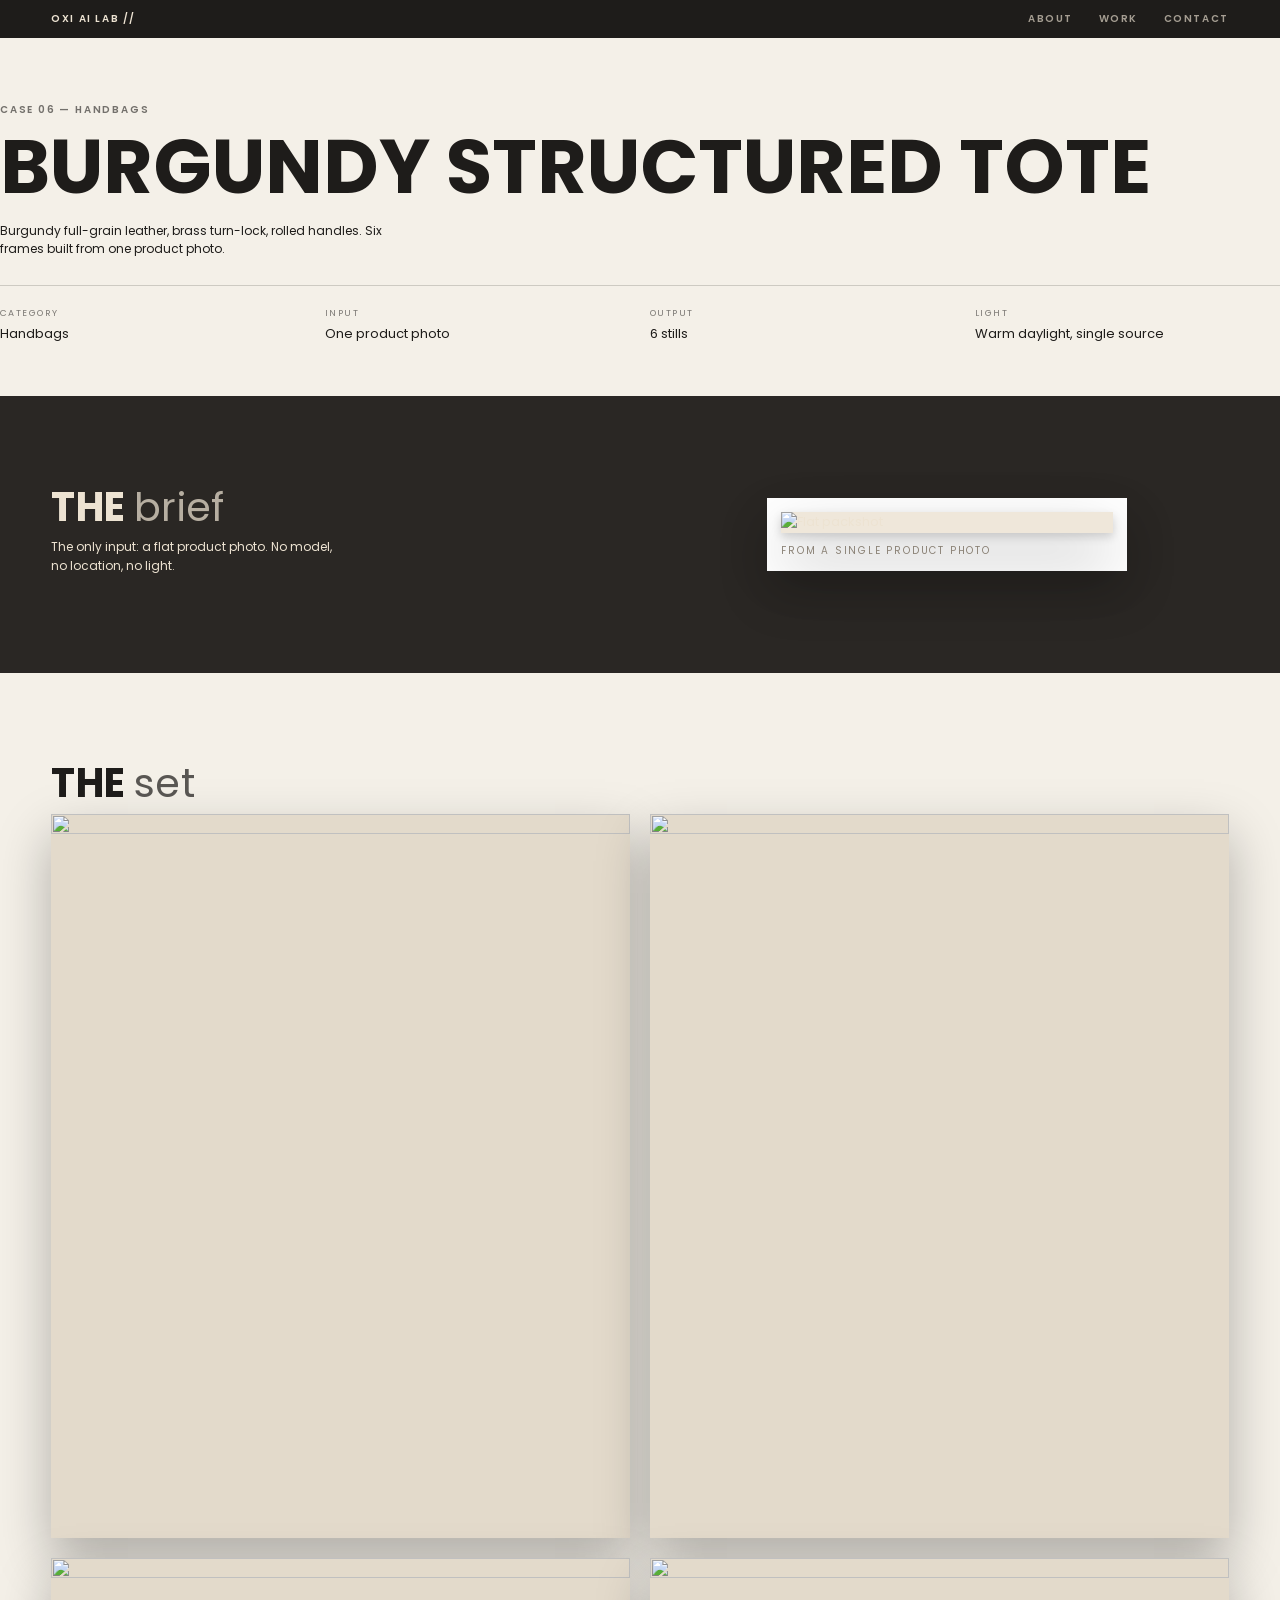
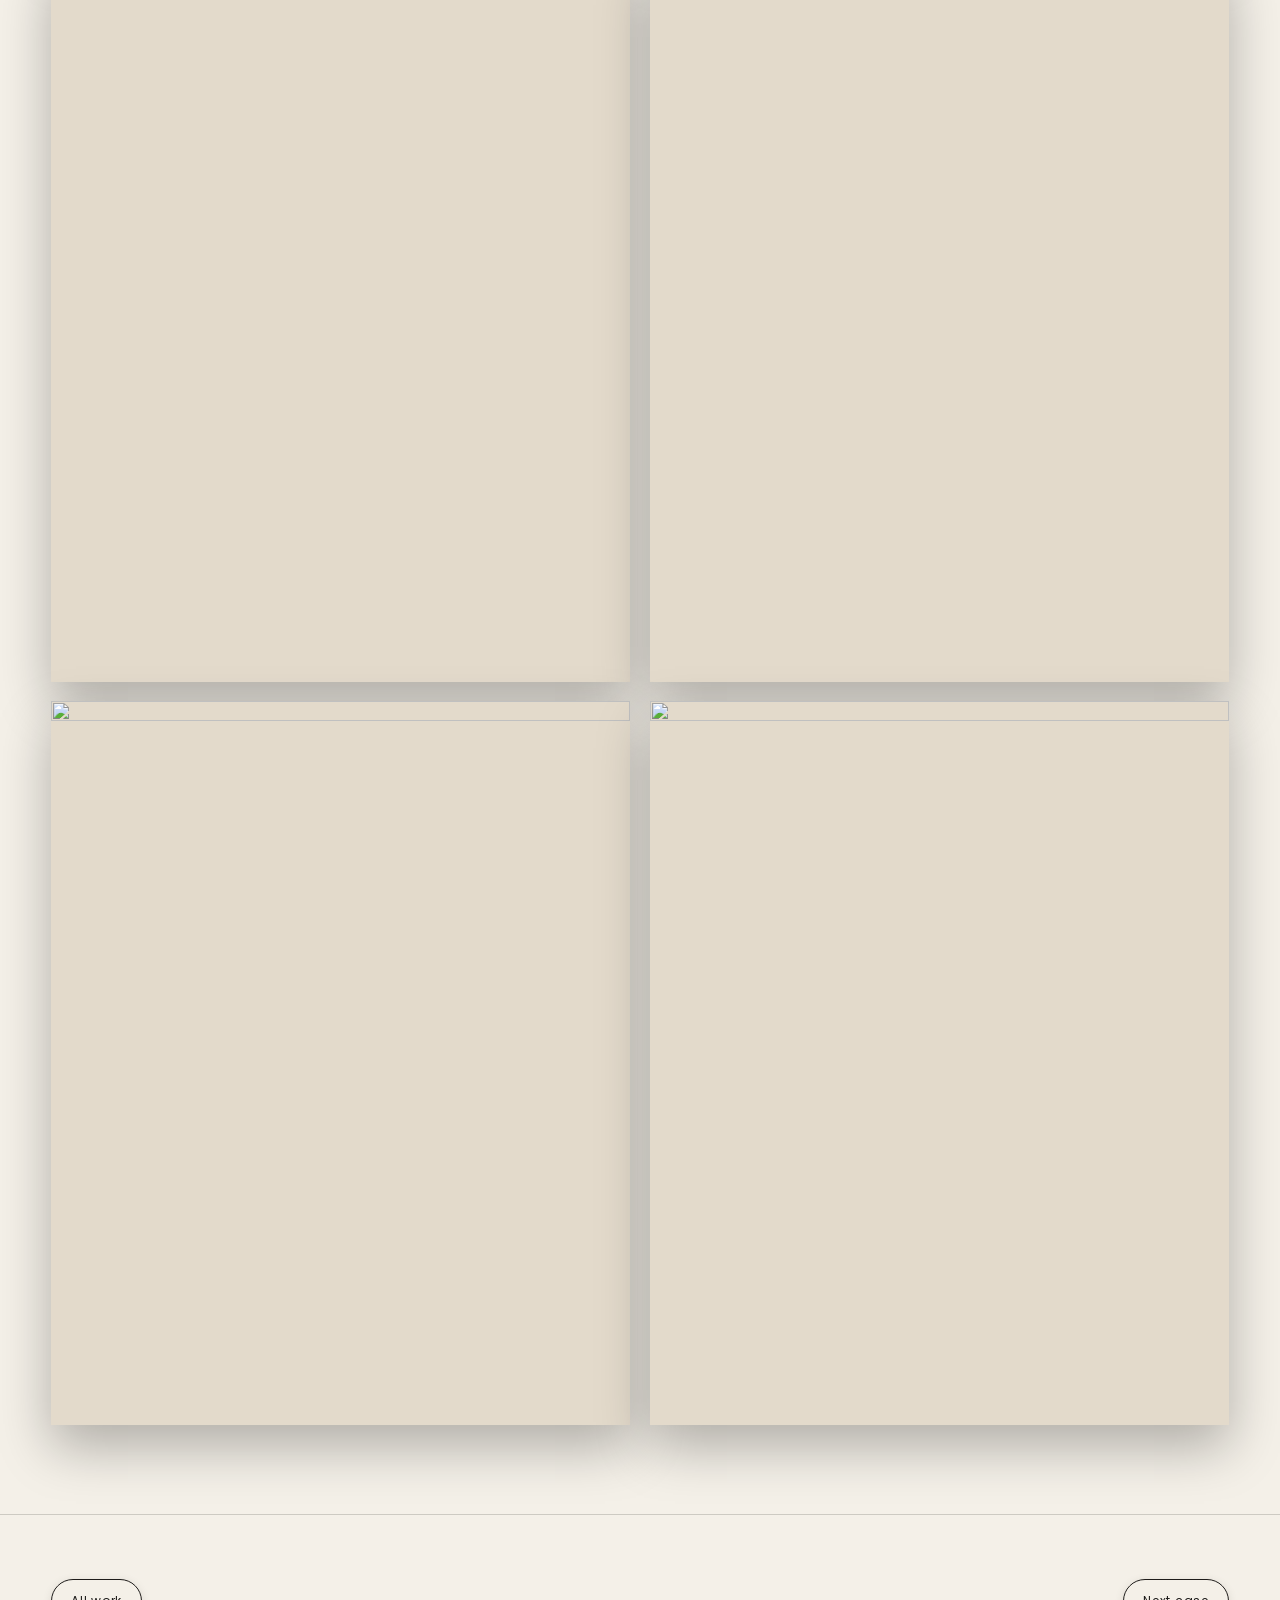
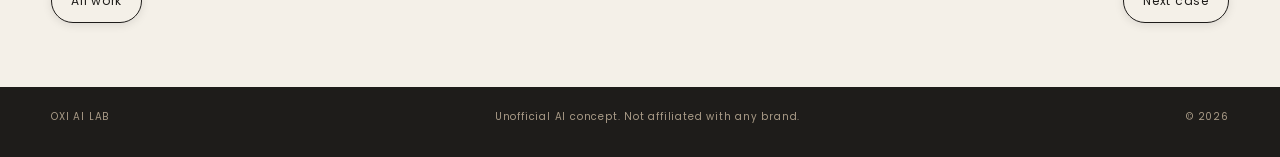
==== case-bag.html @ d64b3382 "Add files via upload" ====
<!DOCTYPE html>
<html lang="en">
<head>
<meta charset="utf-8">
<meta name="viewport" content="width=device-width, initial-scale=1">
<title>Handbags — OXI AI LAB</title>
<meta name="description" content="Burgundy structured tote. Campaign visuals generated from a single product photo.">
<meta property="og:title" content="Handbags — OXI AI LAB">
<meta property="og:image" content="https://oxiailab.github.io/images/bag-01.jpg">
<link rel="icon" href="favicon.svg" type="image/svg+xml">
<link rel="preconnect" href="https://fonts.googleapis.com">
<link rel="preconnect" href="https://fonts.gstatic.com" crossorigin>
<link href="https://fonts.googleapis.com/css2?family=Poppins:wght@400;600;700&family=Cormorant+Garamond:ital,wght@1,300;1,400&display=swap" rel="stylesheet">
<link rel="stylesheet" href="style.css">
</head>
<body>

<header class="topbar">
  <a href="index.html">OXI AI LAB //</a>
  <nav>
    <a href="index.html#about">About</a>
    <a href="index.html#work">Work</a>
    <a href="index.html#contact">Contact</a>
  </nav>
</header>

<div class="wrap case-head">
  <p class="eyebrow">Case 06 — handbags</p>
  <h1>Burgundy structured tote</h1>
  <p class="note" style="max-width:52ch">Burgundy full-grain leather, brass turn-lock, rolled handles. Six frames built from one product photo.</p>
  <dl class="specs">
    <div><dt>Category</dt><dd>Handbags</dd></div>
    <div><dt>Input</dt><dd>One product photo</dd></div>
    <div><dt>Output</dt><dd>6 stills</dd></div>
    <div><dt>Light</dt><dd>Warm daylight, single source</dd></div>
  </dl>
</div>

<section class="band brief">
  <div class="wrap cols">
    <div>
      <h2 class="title">The <em>brief</em></h2>
      <p class="note">The only input: a flat product photo. No model, no location, no light.</p>
    </div>
    <figure class="pr-card">
      <img src="images/packshot-bag.jpg" alt="Flat packshot">
      <figcaption>From a single product photo</figcaption>
    </figure>
  </div>
</section>

<section class="band paper">
  <div class="wrap">
    <h2 class="title">The <em>set</em></h2>
    <div class="frames">
      <img src="images/bag-01.jpg" alt="" loading="lazy">
      <img src="images/bag-02.jpg" alt="" loading="lazy">
      <img src="images/bag-03.jpg" alt="" loading="lazy">
      <img src="images/bag-04.jpg" alt="" loading="lazy">
      <img src="images/bag-05.jpg" alt="" loading="lazy">
      <img src="images/bag-06.jpg" alt="" loading="lazy">
    </div>
  </div>
</section>

<div class="wrap pager">
  <a class="link" href="index.html#work">All work</a>
  <a class="link" href="case-jacket.html">Next case</a>
</div>

<footer class="foot">
  <span>OXI AI LAB</span>
  <span>Unofficial AI concept. Not affiliated with any brand.</span>
  <span>&copy; 2026</span>
</footer>
</body>
</html>
---- style.css ----
/* =========================================================
   OXI AI LAB — коллажное портфолио
   Цвета и шрифты — в :root. Разметка — в .html
   ========================================================= */

:root{
  --ink:      #1E1C1A;   /* тёмные развороты */
  --ink-soft: #2A2724;   /* антрацит канона */
  --cream:    #EDE3D2;
  --paper:    #F4F0E8;   /* утверждённый светлый фон соцсетей */
  --bronze:   #94613A;   /* курсивный акцент на светлом */
  --tan:      #DEB887;   /* фирменная полоска, курсив на тёмном */
  --sand:     #A99B87;   /* русские подписи, вторичный текст */
  --line-l:   rgba(30,28,26,.18);
  --line-d:   rgba(237,227,210,.18);

  --sans:  "Poppins","Helvetica Neue",Arial,sans-serif;

  --pad: clamp(16px,4vw,60px);
  --max: 1320px;
}

*{ box-sizing:border-box; }
html{ scroll-behavior:smooth; }
@media (prefers-reduced-motion:reduce){ html{ scroll-behavior:auto; } }

body{
  margin:0; color:var(--ink); font-family:var(--sans);
  font-size:clamp(13px,.95vw,15px); line-height:1.6;
  background:var(--paper); -webkit-font-smoothing:antialiased;
}
img,video{ display:block; width:100%; height:auto; }
a{ color:inherit; text-decoration:none; }
a:focus-visible{ outline:2px solid currentColor; outline-offset:3px; }
.wrap{ max-width:var(--max); margin:0 auto; padding-inline:var(--pad); }

/* ---------- бумажная фактура (генерится CSS, файл не нужен) ---------- */
.grain{ position:relative; }
.grain::before{
  content:""; position:absolute; inset:0; pointer-events:none; opacity:.35;
  background-image:url("data:image/svg+xml,%3Csvg xmlns='http://www.w3.org/2000/svg' width='160' height='160'%3E%3Cfilter id='n'%3E%3CfeTurbulence type='fractalNoise' baseFrequency='.85' numOctaves='3'/%3E%3C/filter%3E%3Crect width='160' height='160' filter='url(%23n)' opacity='.5'/%3E%3C/svg%3E");
  mix-blend-mode:multiply;
}
.band.dark.grain::before{ mix-blend-mode:screen; opacity:.12; }

/* ---------- полосы ---------- */
.band{ padding-block:clamp(48px,7vw,110px); position:relative; }
.band.dark{ background:var(--ink); color:var(--cream); }
.band.paper{ background:var(--paper); }

/* ---------- типографика ---------- */
.giant{
  margin:0; font-weight:700; text-transform:uppercase;
  letter-spacing:-.015em; line-height:.9;
  font-size:clamp(46px,12vw,164px);
}
.title{
  margin:0 0 10px; font-weight:700; text-transform:uppercase;
  letter-spacing:.01em; line-height:1.06;
  font-size:clamp(21px,3.1vw,44px);
}
/* Акцент внутри заголовка: то же семейство, светлее и без капса.
   Курсив Cormorant разрешён только на ровных подложках — канон visual-identity.md §8. */
.title em, .giant em{
  font-style:normal; font-weight:400; text-transform:none;
  letter-spacing:.01em; opacity:.72;
}
.hand{ font-weight:400; text-transform:uppercase; letter-spacing:.22em;
       font-size:clamp(13px,1.5vw,19px); line-height:1.2; margin:0; }
.eyebrow{ margin:0 0 10px; font-size:10px; letter-spacing:.18em; text-transform:uppercase; font-weight:600; opacity:.6; }
.note{ font-size:12px; line-height:1.55; max-width:36ch; margin:0 0 8px; }
.note-ru{ font-size:11px; line-height:1.5; max-width:36ch; color:var(--sand); margin:0; }
.lead{ font-size:clamp(15px,1.4vw,19px); line-height:1.45; max-width:44ch; margin:0 0 14px; }
p{ margin:0 0 12px; }

/* ---------- шапка ---------- */
.topbar{
  position:sticky; top:0; z-index:20;
  display:flex; justify-content:space-between; align-items:center; gap:16px;
  padding:11px var(--pad); background:var(--ink); color:var(--cream);
  font-size:10px; letter-spacing:.16em; text-transform:uppercase; font-weight:600;
}
.topbar nav{ display:flex; gap:clamp(10px,2vw,28px); }
.topbar nav a{ opacity:.65; } .topbar nav a:hover{ opacity:1; }

/* ---------- герой ---------- */
.hero{ background:var(--ink); position:relative; overflow:hidden; padding-block:clamp(20px,3vw,44px) clamp(40px,6vw,80px); }
.hero-strip{ display:grid; grid-template-columns:1fr 1.45fr 1fr; gap:clamp(6px,1vw,14px); padding-inline:var(--pad); }
.hero-strip img{ aspect-ratio:3/4; object-fit:cover; }
.hero-strip .side{ opacity:.4; align-self:center; }
.hero-title{ position:absolute; left:0; right:0; top:30%; z-index:3; text-align:center; color:#fff; pointer-events:none;
             text-shadow:0 10px 50px rgba(0,0,0,.6); }
.hero-title .hand{ display:block; margin-top:-.18em; opacity:.9; }
@media (max-width:760px){
  .hero-strip{ grid-template-columns:1fr; } .hero-strip .side{ display:none; }
  .hero-title{ top:auto; bottom:14%; }
}

/* ---------- две колонки ---------- */
.cols{ display:grid; grid-template-columns:1fr 1fr; gap:clamp(22px,4vw,60px); align-items:center; }
.cols img{ aspect-ratio:4/5; object-fit:cover; }
@media (max-width:820px){ .cols{ grid-template-columns:1fr; } }

/* ---------- строка-манифест ---------- */
.manifest{
  display:flex; flex-wrap:wrap; justify-content:center; align-items:baseline;
  gap:clamp(8px,2.4vw,30px); padding-block:clamp(24px,3.6vw,48px);
  border-block:1px solid var(--line-l); background:var(--paper);
  font-size:clamp(12px,1.5vw,20px); text-transform:uppercase; letter-spacing:.05em; font-weight:600;
}
.manifest span:nth-child(even){ font-weight:400; text-transform:none; letter-spacing:.01em; color:var(--sand); }

/* ---------- пилюли услуг ---------- */
.pills{ display:flex; flex-wrap:wrap; gap:10px; margin:22px 0 0; padding:0; }
.pills li{ list-style:none; border:1px solid var(--line-l); border-radius:999px; padding:11px 20px; font-size:12px; }
.band.dark .pills li{ border-color:var(--line-d); }

/* ---------- ДЕКОР ----------
   .rail — рейка с прищепками над разворотом
   .circles — контурные круги в углу
------------------------------------ */
.rail{ position:relative; height:34px; margin-bottom:14px; }
.rail::before{ content:""; position:absolute; left:0; right:0; top:9px; height:1px; background:currentColor; opacity:.35; }
.rail i{ position:absolute; top:0; width:9px; height:26px; border:1px solid currentColor; border-radius:3px; opacity:.55; }
.rail i:nth-child(1){ left:12%; } .rail i:nth-child(2){ left:48%; } .rail i:nth-child(3){ left:83%; }
.circles{ position:absolute; right:var(--pad); top:14%; width:clamp(90px,11vw,170px); aspect-ratio:1; pointer-events:none; opacity:.5; }
.circles span{ position:absolute; inset:0; border:1px solid currentColor; border-radius:50%; }
.circles span:nth-child(2){ inset:0 26% 26% 0; } .circles span:nth-child(3){ inset:22% 0 0 24%; }

/* ---------- РАЗВОРОТ КЕЙСА ----------
   Ровная строка: текстовый блок + два кадра.
   Пакшот на кремовом — маленькая карточка поверх кадров.
------------------------------------------------ */
.board{
  position:relative;
  display:grid; grid-template-columns:repeat(3,1fr);
  gap:clamp(10px,1.6vw,22px); align-items:start;
  margin-top:clamp(22px,3.4vw,44px);
}
.board a, .board figure{ margin:0; display:block; }
.board img, .board video{
  aspect-ratio:4/5; object-fit:cover;
  box-shadow:0 26px 60px rgba(0,0,0,.32), 0 4px 10px rgba(0,0,0,.18);
}
.board.flip .b-cap{ order:9; }
.b-cap{ padding-top:2px; }
.b-tile{ display:block; }

@media (max-width:860px){
  .board{ grid-template-columns:1fr; }
  .board .b-cap, .board.flip .b-cap{ order:1; grid-column:1 / -1; }
  .circles{ display:none; }
}
@media (max-width:520px){ .board{ grid-template-columns:1fr; } }

.link{ display:inline-block; font-size:11px; letter-spacing:.14em; text-transform:uppercase; font-weight:600;
       border-bottom:1px solid currentColor; padding-bottom:3px; margin-top:6px; }

/* ---------- шаги ---------- */
.steps{ list-style:none; margin:22px 0 0; padding:0; max-width:720px; counter-reset:step; }
.steps li{ counter-increment:step; display:grid; grid-template-columns:34px 1fr; gap:14px;
           padding:15px 0; border-top:1px solid var(--line-l); }
.steps li::before{ content:counter(step,decimal-leading-zero); font-size:10px; letter-spacing:.12em; opacity:.5; padding-top:4px; }
.steps b{ display:block; text-transform:uppercase; letter-spacing:.06em; font-size:13px; margin-bottom:2px; }

/* ---------- финал ---------- */
.cta{ background:var(--paper); padding-block:clamp(50px,8vw,120px); text-align:left; }
.contacts{ display:flex; flex-wrap:wrap; gap:26px; margin-top:26px; font-size:12px; letter-spacing:.08em; text-transform:uppercase; }
.btn{ display:inline-block; margin-top:24px; background:var(--ink); color:var(--cream);
      padding:16px 28px; font-size:11px; letter-spacing:.16em; text-transform:uppercase; font-weight:600; }
.foot{ background:var(--ink); color:var(--sand); display:flex; flex-wrap:wrap; gap:12px;
       justify-content:space-between; padding:22px var(--pad) 32px; font-size:10px; letter-spacing:.08em; }

/* ---------- страница кейса ---------- */
.case-head{ padding:clamp(30px,5vw,70px) 0 clamp(20px,3vw,42px); }
.case-head h1{ margin:8px 0 16px; font-weight:700; text-transform:uppercase; line-height:1.02; font-size:clamp(30px,6vw,76px); }
.specs{ display:grid; grid-template-columns:repeat(auto-fit,minmax(130px,1fr)); gap:20px;
        border-top:1px solid var(--line-l); padding-top:20px; margin-top:26px; }
.specs dt{ font-size:9px; text-transform:uppercase; letter-spacing:.16em; opacity:.55; margin-bottom:4px; }
.specs dd{ margin:0; font-size:13px; }
.brief{ background:var(--ink-soft); color:var(--cream); }
/* пакшот не обрезается никогда: родная пропорция, целиком */
.brief .pr-card{ width:min(100%,360px); margin:0; justify-self:center; }
.brief .pr-card img{ aspect-ratio:auto; }
.frames{ display:grid; grid-template-columns:repeat(2,1fr); gap:clamp(10px,1.5vw,20px); }
.frames img{ aspect-ratio:4/5; object-fit:cover; }
.reel{ max-width:340px; } .reel img{ aspect-ratio:9/16; object-fit:cover; }
.pager{ display:flex; justify-content:space-between; gap:16px; padding-block:clamp(32px,5vw,64px); border-top:1px solid var(--line-l); }
@media (max-width:700px){ .frames{ grid-template-columns:1fr; } }

/* плитка кадра в ряду разворота */
.b-tile{ display:block; margin:0; }
.b-tile img{ aspect-ratio:4/5; object-fit:cover; }

/* ---------- пакшот на кремовом ----------
   Маленькая карточка, лежит поверх двух кадров, со своей тенью.
   Размер — width, положение — bottom и left. Текст — в <figcaption>.
------------------------------------------------ */
:root{ --italic:"Cormorant Garamond",Georgia,serif; }

.b-pack{
  position:absolute; z-index:4;
  width:23%; bottom:6%;
  left:calc(66.666% - 11.5%);
  background:#F2EDE4;
  box-shadow:0 34px 70px rgba(0,0,0,.42), 0 6px 16px rgba(0,0,0,.24);
}
.board.flip .b-pack{ left:calc(33.333% - 11.5%); }
.b-pack img{ aspect-ratio:4/5; object-fit:cover; box-shadow:none; }
.pack-note{
  position:absolute; left:8%; right:8%; bottom:7%;
  margin:0; text-align:left;
  font-family:var(--italic); font-style:italic; font-weight:400;
  font-size:clamp(11px,1.15vw,18px); line-height:1.15;
  color:#2A2724;
}

/* Средние экраны: разворот в две колонки, кадры идут второй строкой,
   стык между ними по центру — карточка встаёт туда же. */
@media (max-width:860px){
  /* Пакшот перестаёт быть врезкой: встаёт отдельной карточкой слева,
     между текстом и кадром. Ширина и подпись — крупнее. */
  .b-pack{
    position:static; order:2;
    width:62%; max-width:340px;
    margin:0 auto 4px 0;
    grid-column:1 / -1;
  }
  .board.flip .b-pack{ left:auto; margin-right:auto; margin-left:0; }
  .pack-note{ left:7%; right:7%; bottom:6%; font-size:clamp(19px,4.6vw,28px); }
}
@media (max-width:520px){
  .b-pack{ width:72%; }
  .pack-note{ font-size:clamp(20px,5.4vw,30px); }
}

/* ---------- объём ---------- */
.cols img{ box-shadow:0 26px 60px rgba(0,0,0,.30), 0 4px 10px rgba(0,0,0,.16); }
.hero-strip img{ box-shadow:0 30px 70px rgba(0,0,0,.45); }
.band.paper .manifest, .manifest{ box-shadow:inset 0 12px 24px -22px rgba(0,0,0,.5); }
.frames img, .reel img, .reel video{ box-shadow:0 22px 50px rgba(0,0,0,.28); }
.pills li{ box-shadow:0 2px 10px rgba(0,0,0,.08); }
.btn{ box-shadow:0 14px 30px rgba(0,0,0,.28); }

/* ---------- About: сетка макро вместо кадра с моделью ---------- */
.about-grid{ display:grid; grid-template-columns:1fr 1fr; gap:clamp(8px,1.2vw,16px); }
.about-grid img{
  aspect-ratio:1/1; object-fit:cover;
  box-shadow:0 22px 50px rgba(0,0,0,.34), 0 4px 10px rgba(0,0,0,.18);
}
.cols .about-grid img{ box-shadow:0 22px 50px rgba(0,0,0,.34), 0 4px 10px rgba(0,0,0,.18); }

/* ============ БЛОК КЕЙСА: ДВА ТИПА, ЧЕРЕДУЮТСЯ ============
   Чётные — тёмный диптих: кремовая панель с пакшотом, зазор, кадр 4:5.
   Нечётные — кремовый отпечаток: кадр 4:5, рядом карточка пакшота.
   Кадры идут слайд-шоу: 6 кадров, по 2,5 с, бесшовный цикл.
   Ни одной надписи поверх фотографии.
--------------------------------------------------------- */
:root{ --gapv:clamp(12px,1.6vw,24px); --italic:"Cormorant Garamond",Georgia,serif; }

/* ---- кейс = слайд во весь экран ----
   Высота кадра считается от высоты окна, поэтому слайд всегда помещается целиком.
   На телефоне слайды выключены: там всё листается обычной прокруткой. */
.case{ padding-block:clamp(48px,7vw,110px); position:relative; }
@media (min-width:861px) and (min-height:620px){
  html{ scroll-snap-type:y proximity; scroll-padding-top:0; }
  .case{ --fh:clamp(360px, calc(100svh - 230px), 940px);
         min-height:100svh; display:grid; align-content:center;
         padding-block:clamp(30px,4vh,60px); scroll-snap-align:start; scroll-snap-stop:always; }
  .case .pr-frame{ height:var(--fh); width:auto; aspect-ratio:4/5; }
  .case .pr{ justify-content:center; }
  .case:not(.flip-none) .pr{ grid-template-columns:clamp(240px,24vw,330px) auto; }
  .case .pr:not(.flip){ grid-template-columns:auto clamp(240px,24vw,330px); }
  .case .pr-card img{ height:calc(var(--fh) - 360px); min-height:120px; width:auto;
                      margin-inline:auto; }
  .case .link{ margin-top:clamp(16px,2.4vh,34px); }
}
.case.dark{ background:var(--ink); color:var(--cream); }
.case.paper{ background:var(--paper); color:var(--ink); }
.case .head{ position:relative; padding-left:clamp(14px,1.5vw,22px); margin-bottom:26px; }
.case .head::before{ content:""; position:absolute; left:0; top:2px; bottom:2px;
                     width:3px; background:var(--tan); }
.case .title{ margin:0; }
.case .title em{ display:block; font-family:var(--italic); font-style:italic;
                 font-weight:400; text-transform:none; letter-spacing:0;
                 font-size:.52em; line-height:1.1; opacity:1; }
.case.paper .title em{ color:var(--bronze); }
.case.dark  .title em{ color:var(--tan); }
.case .tag{ margin:0 0 8px; font-size:11px; letter-spacing:.2em; text-transform:uppercase; opacity:.62; }

.case .line{ margin:0; font-family:var(--italic); font-style:italic;
             font-size:clamp(19px,2.1vw,26px); line-height:1.18; }
.case.paper .line{ color:var(--bronze); }
.case.dark  .line{ color:var(--tan); }

/* общая механика слайд-шоу */
.track{ display:flex; width:800%; height:100%;
        animation:caseSlide 15s cubic-bezier(.65,0,.2,1) infinite; }
.track img{ flex:0 0 12.5%; width:12.5%; height:100%; object-fit:cover; box-shadow:none; }
@keyframes caseSlide{
  0%,13.3%{transform:translateX(0)}      16.6%,29.9%{transform:translateX(-12.5%)}
  33.3%,46.6%{transform:translateX(-25%)} 50%,63.3%{transform:translateX(-37.5%)}
  66.6%,79.9%{transform:translateX(-50%)} 83.3%,96.6%{transform:translateX(-62.5%)}
  100%{transform:translateX(-75%)}
}
/* Если в системе выключены анимации, лента не едет, а кадры сменяются плавным затуханием:
   тот же шаг 2,5 секунды, движения нет. */
@media (prefers-reduced-motion:reduce){
  .track{ display:block; width:100%; height:100%; animation:none; }
  .track img{ position:absolute; inset:0; width:100%; height:100%;
              opacity:0; animation:caseFade 15s linear infinite; }
  .track img:nth-child(n+7){ display:none; }
  .track img:nth-child(1){ animation-delay:0s }
  .track img:nth-child(2){ animation-delay:-12.5s }
  .track img:nth-child(3){ animation-delay:-10s }
  .track img:nth-child(4){ animation-delay:-7.5s }
  .track img:nth-child(5){ animation-delay:-5s }
  .track img:nth-child(6){ animation-delay:-2.5s }
}
@keyframes caseFade{
  0%{ opacity:0 } 2%,15%{ opacity:1 } 17%,100%{ opacity:0 }
}

/* ---- блок кейса: один на оба цвета ----
   .flip (тёмные) ставит колонку с пакшотом слева. Стрелка смотрит от пакшота к кадру. */
.case.dark .note, .case.dark .note-ru{ color:inherit; }
.case.dark .note-ru{ color:var(--sand); }
/* ---- тип 2: кремовый отпечаток ---- */
.pr{ --prgap:clamp(20px,3vw,48px);
     display:grid; grid-template-columns:1fr clamp(250px,31vw,360px);
     gap:var(--prgap); align-items:start; }
.pr.flip{ grid-template-columns:clamp(250px,31vw,360px) 1fr; }
.pr.flip .pr-side{ order:-1; }
.pr-card{ position:relative; }
.pr-arrow{ position:absolute; top:50%; z-index:4;
  width:52px; height:52px; border-radius:50%; background:var(--ink); color:var(--cream);
  display:grid; place-items:center; font-size:18px; box-shadow:0 10px 30px rgba(0,0,0,.35); }
.pr.flip .pr-arrow{ left:calc(100% + var(--prgap) / 2); transform:translate(-50%,-50%); }
.pr:not(.flip) .pr-arrow{ right:calc(100% + var(--prgap) / 2); transform:translate(50%,-50%); }
.case.dark .pr-arrow{ background:var(--cream); color:var(--ink); }
.pr-frame{ position:relative; overflow:hidden; aspect-ratio:4/5;
           box-shadow:0 30px 70px rgba(0,0,0,.24); }
/* Пока кадр не загрузился, на его месте тон блока, а не белый лист. */
.case.paper .pr-frame{ background:#E3DACB; }
.case.dark  .pr-frame{ background:#2A2724; }
.case.paper .track img{ background:#E3DACB; }
.case.dark  .track img{ background:#2A2724; }
.pr-card img{ background:var(--panel,#EFE7DA); }
.frames img, .reel img, .reel video{ background:#E3DACB; }
.hero-strip img{ background:#2A2724; }
.about-grid img{ background:#2A2724; }
.pr-card{ margin:0 0 18px; background:#fff; padding:14px 14px 12px;
          box-shadow:0 22px 50px rgba(0,0,0,.20); }
.case.dark .pr-card{ box-shadow:0 22px 50px rgba(0,0,0,.55); }
.case.dark .pr-frame{ box-shadow:0 30px 70px rgba(0,0,0,.5); }
.pr-card img{ width:100%; height:auto; object-fit:contain; background:var(--panel,#EFE7DA); }
.pr-card figcaption{ margin-top:10px; font-size:10px; letter-spacing:.18em;
                     text-transform:uppercase; color:#8b8276; }
.pr-side .note, .pr-side .note-ru{ margin-top:12px; }

@media (max-width:860px){
  .pr, .pr.flip{ grid-template-columns:1fr; }
  .pr-arrow{ display:none; }
  .pr-side{ order:-1; }
  .pr-card{ max-width:300px; margin-inline:auto; }
  .circles{ display:none; }
}

/* ---------- Кнопка кейса: пилюля как в блоке услуг ---------- */
.b-cap .link{ display:inline-block; width:auto; }
.b-cap .note-ru{ margin-bottom:6px; }
.link{
  display:inline-block; margin-top:clamp(34px,4vw,58px);
  border:1px solid currentColor; border-radius:999px;
  padding:11px 19px;
  font-size:12px; letter-spacing:.06em; text-transform:none; font-weight:400;
  box-shadow:0 2px 10px rgba(0,0,0,.10);
  transition:background .2s, color .2s;
}
.band.paper .link:hover{ background:var(--ink); color:var(--paper); }
.band.dark  .link:hover{ background:var(--cream); color:var(--ink); }
.pager .link{ margin-top:0; }

/* ---- навигация по слайдам ---- */
.slidenav{ position:fixed; right:14px; top:50%; transform:translateY(-50%); z-index:30;
           display:none; flex-direction:column; gap:10px; }
.slidenav button{ width:10px; height:10px; padding:0; border-radius:50%; cursor:pointer;
                  border:1px solid currentColor; background:transparent; color:var(--ink);
                  opacity:.45; transition:opacity .2s, background .2s; }
.slidenav button[aria-current="true"]{ opacity:1; background:currentColor; }
.slidenav button:hover{ opacity:1; }
.slidenav.on-dark button{ color:var(--cream); }
.slidehint{ position:absolute; left:50%; bottom:18px; transform:translateX(-50%);
            font-size:10px; letter-spacing:.2em; text-transform:uppercase; opacity:.5; }
@media (min-width:861px) and (min-height:620px){ .slidenav{ display:flex; } }
@media (prefers-reduced-motion:reduce){ html{ scroll-behavior:auto; } }
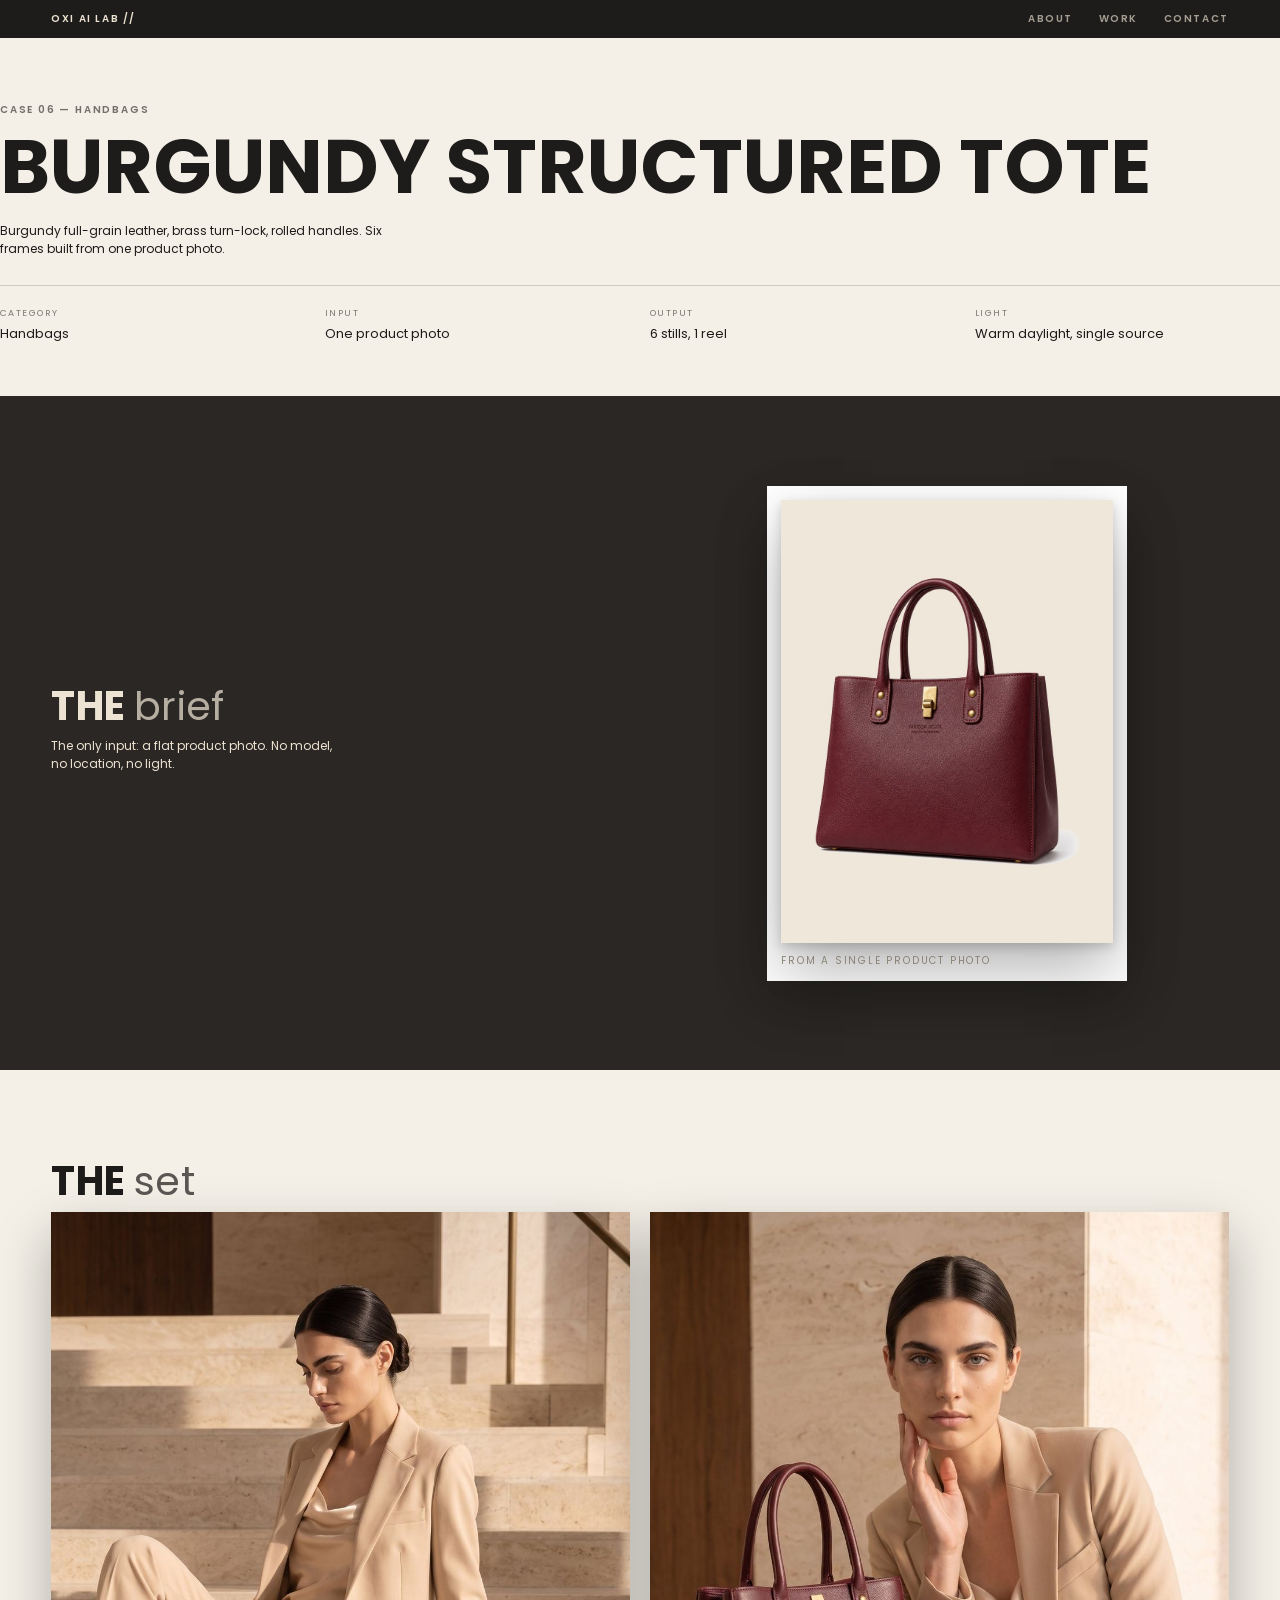
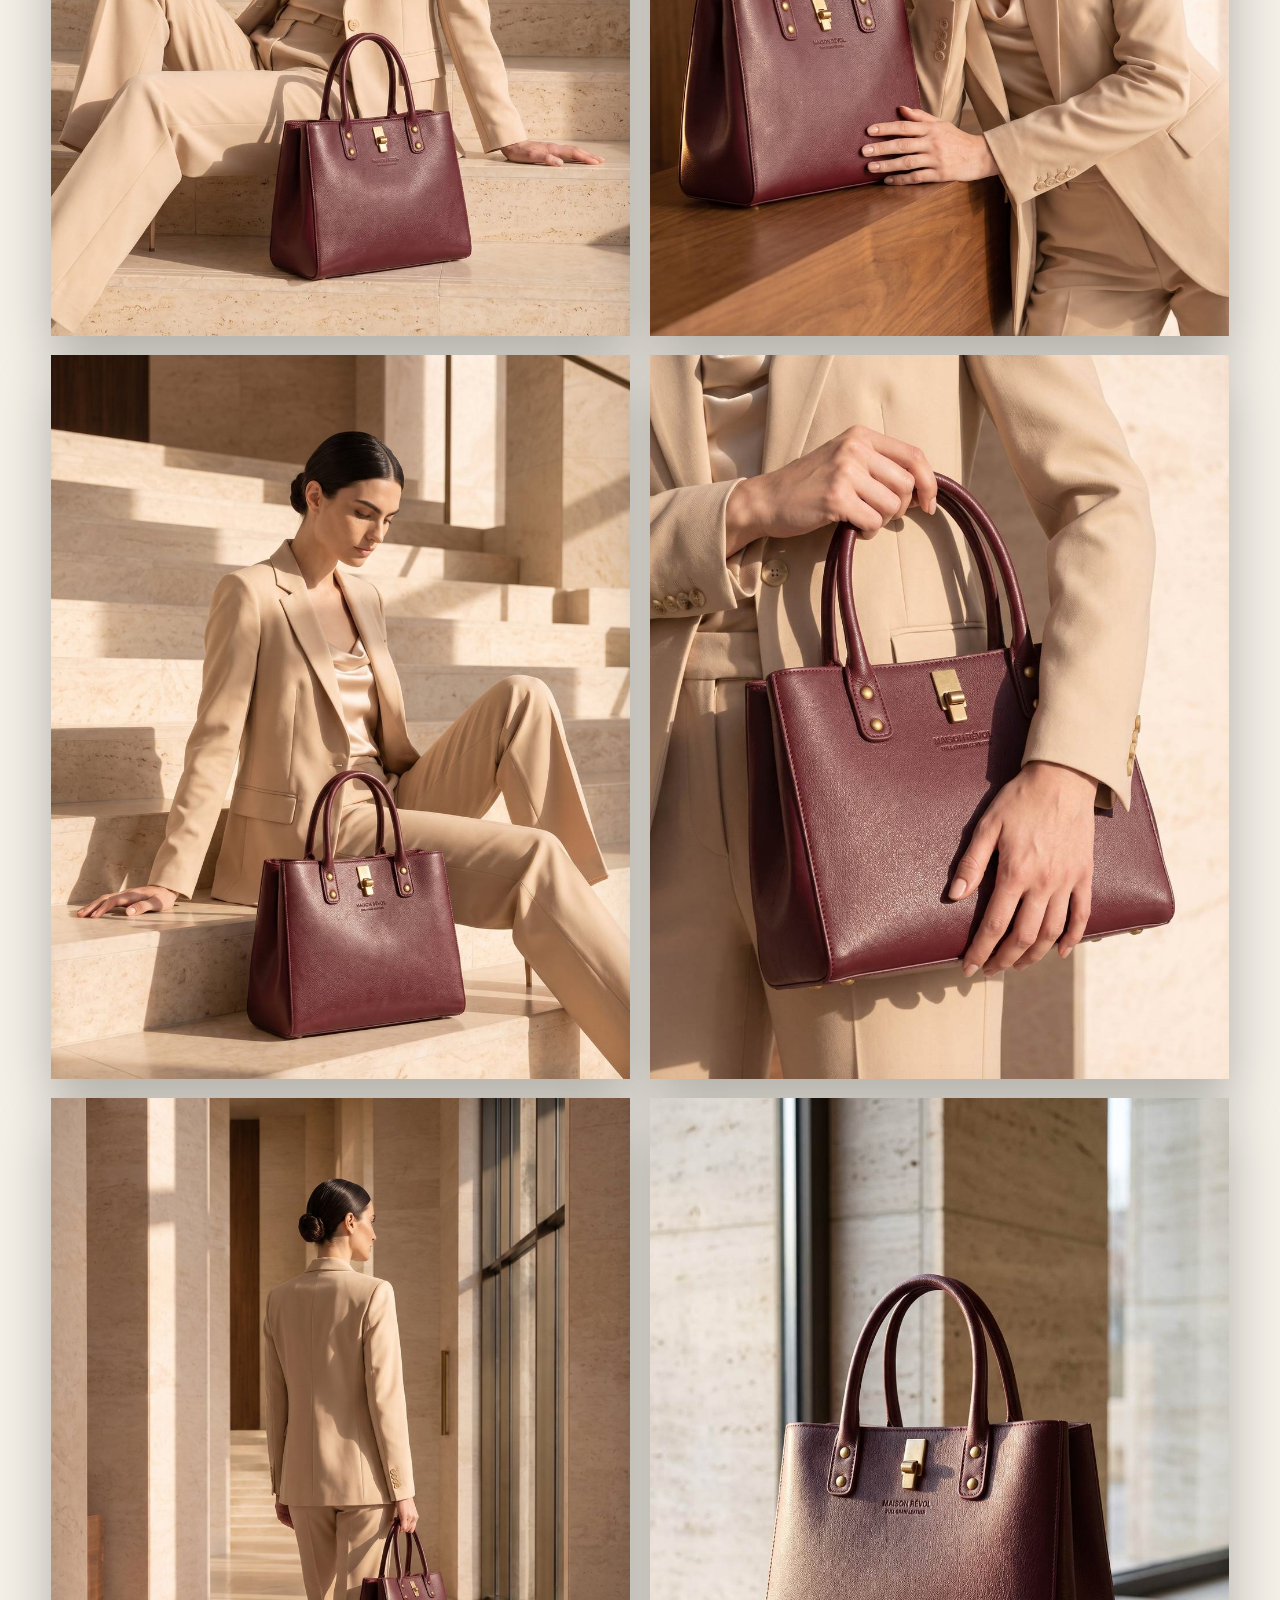
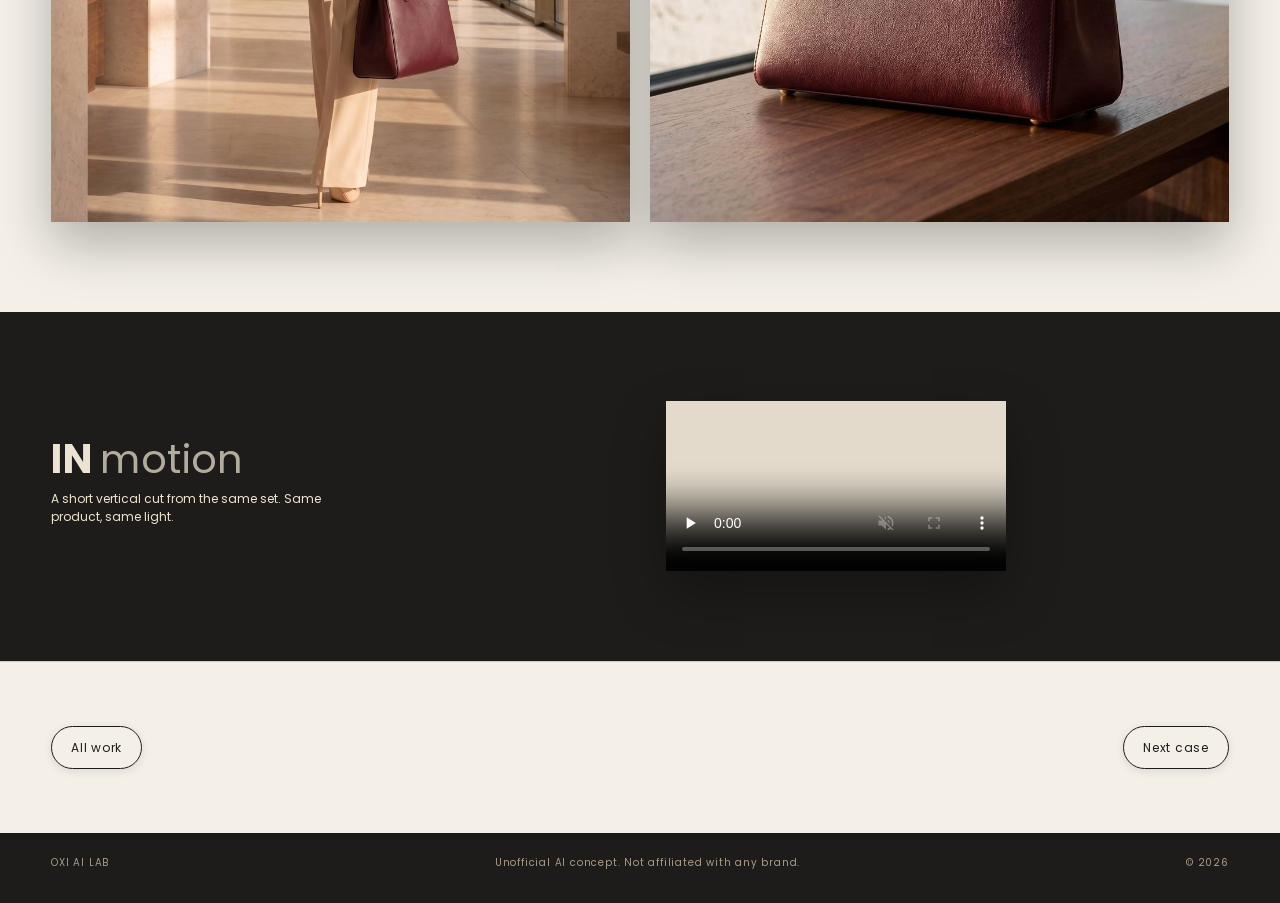
==== commit 21d18daf: "Add files via upload" ====
--- a/case-bag.html
+++ b/case-bag.html
@@ -31,7 +31,7 @@
   <dl class="specs">
     <div><dt>Category</dt><dd>Handbags</dd></div>
     <div><dt>Input</dt><dd>One product photo</dd></div>
-    <div><dt>Output</dt><dd>6 stills</dd></div>
+    <div><dt>Output</dt><dd>6 stills, 1 reel</dd></div>
     <div><dt>Light</dt><dd>Warm daylight, single source</dd></div>
   </dl>
 </div>
@@ -63,6 +63,16 @@
   </div>
 </section>
 
+<section class="band dark">
+  <div class="wrap cols">
+    <div>
+      <h2 class="title">In <em>motion</em></h2>
+      <p class="note">A short vertical cut from the same set. Same product, same light.</p>
+    </div>
+    <div class="reel"><video src="video/bag.mp4" poster="images/reel-bag.jpg" controls playsinline muted loop preload="none"></video></div>
+  </div>
+</section>
+
 <div class="wrap pager">
   <a class="link" href="index.html#work">All work</a>
   <a class="link" href="case-jacket.html">Next case</a>
--- a/style.css
+++ b/style.css
@@ -271,8 +271,9 @@
   .case .pr{ justify-content:center; }
   .case:not(.flip-none) .pr{ grid-template-columns:clamp(240px,24vw,330px) auto; }
   .case .pr:not(.flip){ grid-template-columns:auto clamp(240px,24vw,330px); }
-  .case .pr-card img{ height:calc(var(--fh) - 360px); min-height:120px; width:auto;
-                      margin-inline:auto; }
+  /* пакшот вписан и по высоте экрана, и в ширину карточки: не вылезает за рамку */
+  .case .pr-card img{ max-height:calc(var(--fh) - 360px); min-height:120px;
+                      max-width:100%; width:auto; height:auto; margin-inline:auto; }
   .case .link{ margin-top:clamp(16px,2.4vh,34px); }
 }
 .case.dark{ background:var(--ink); color:var(--cream); }
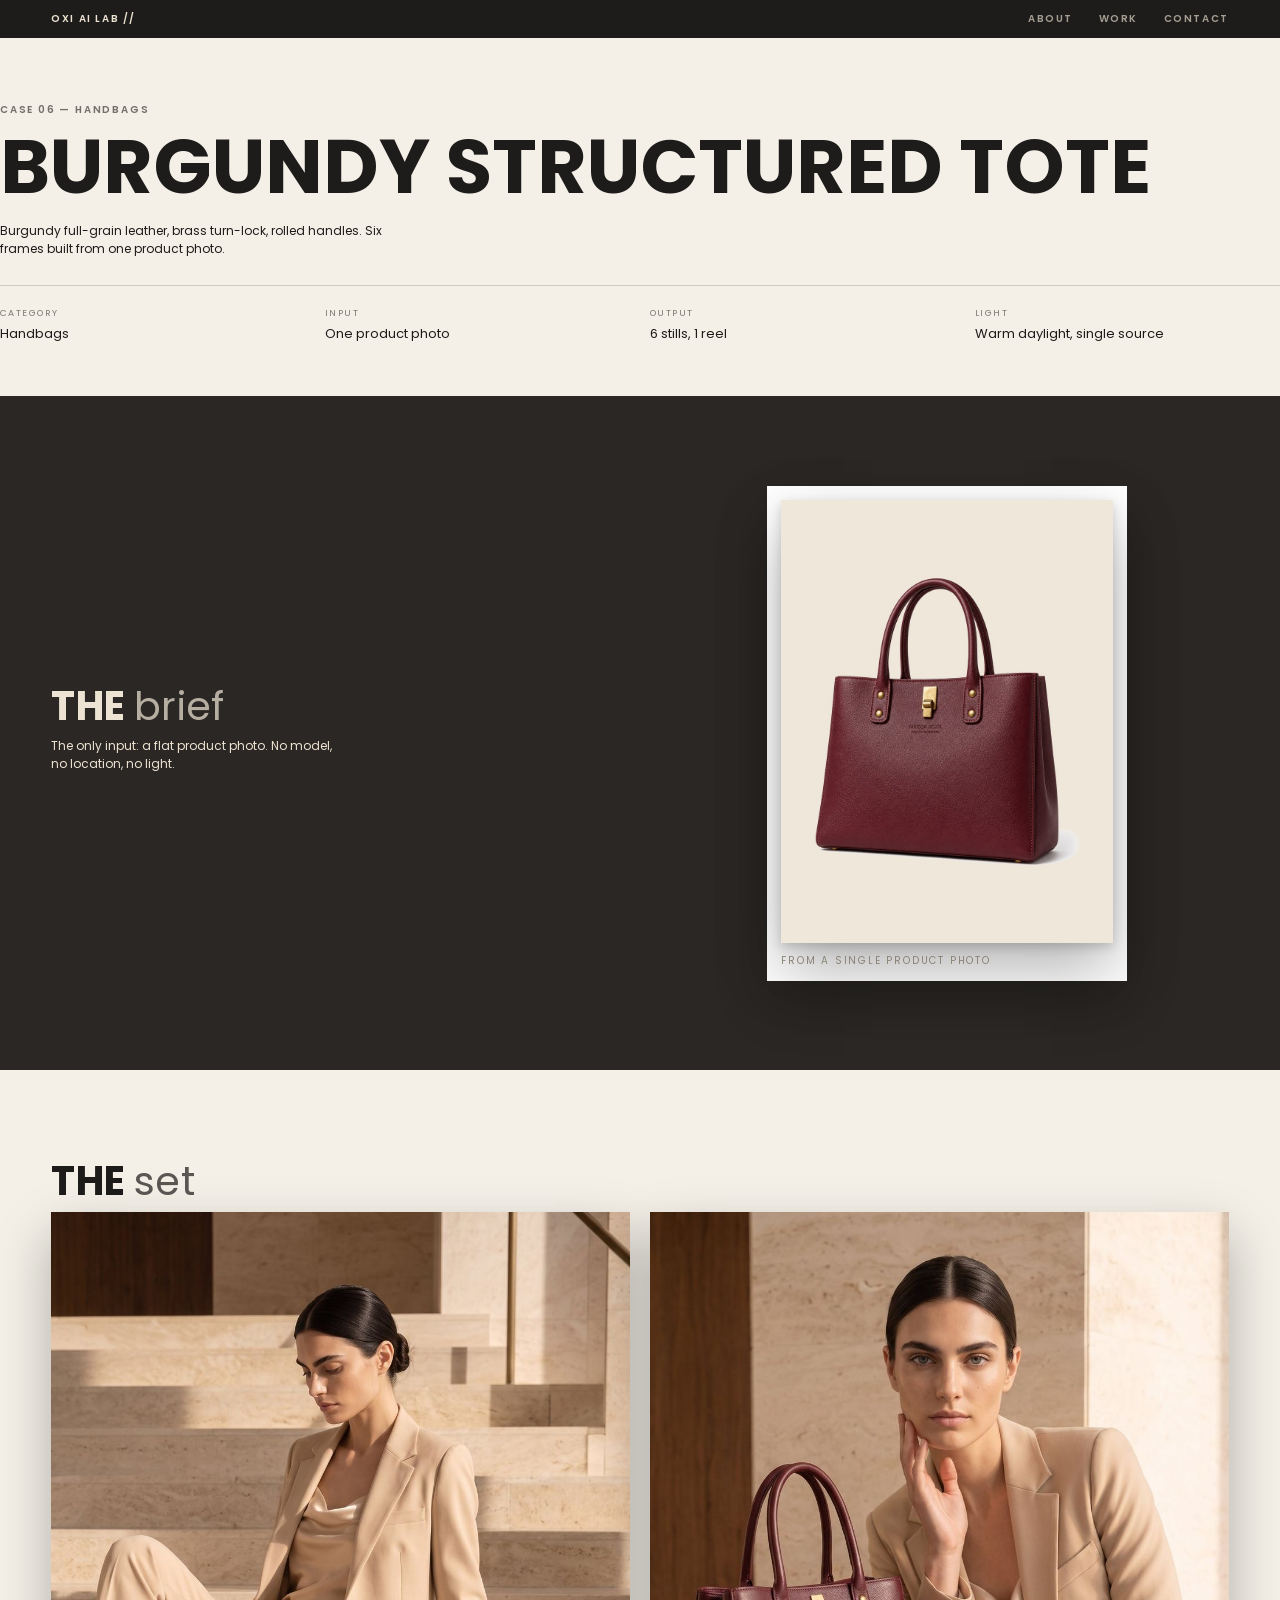
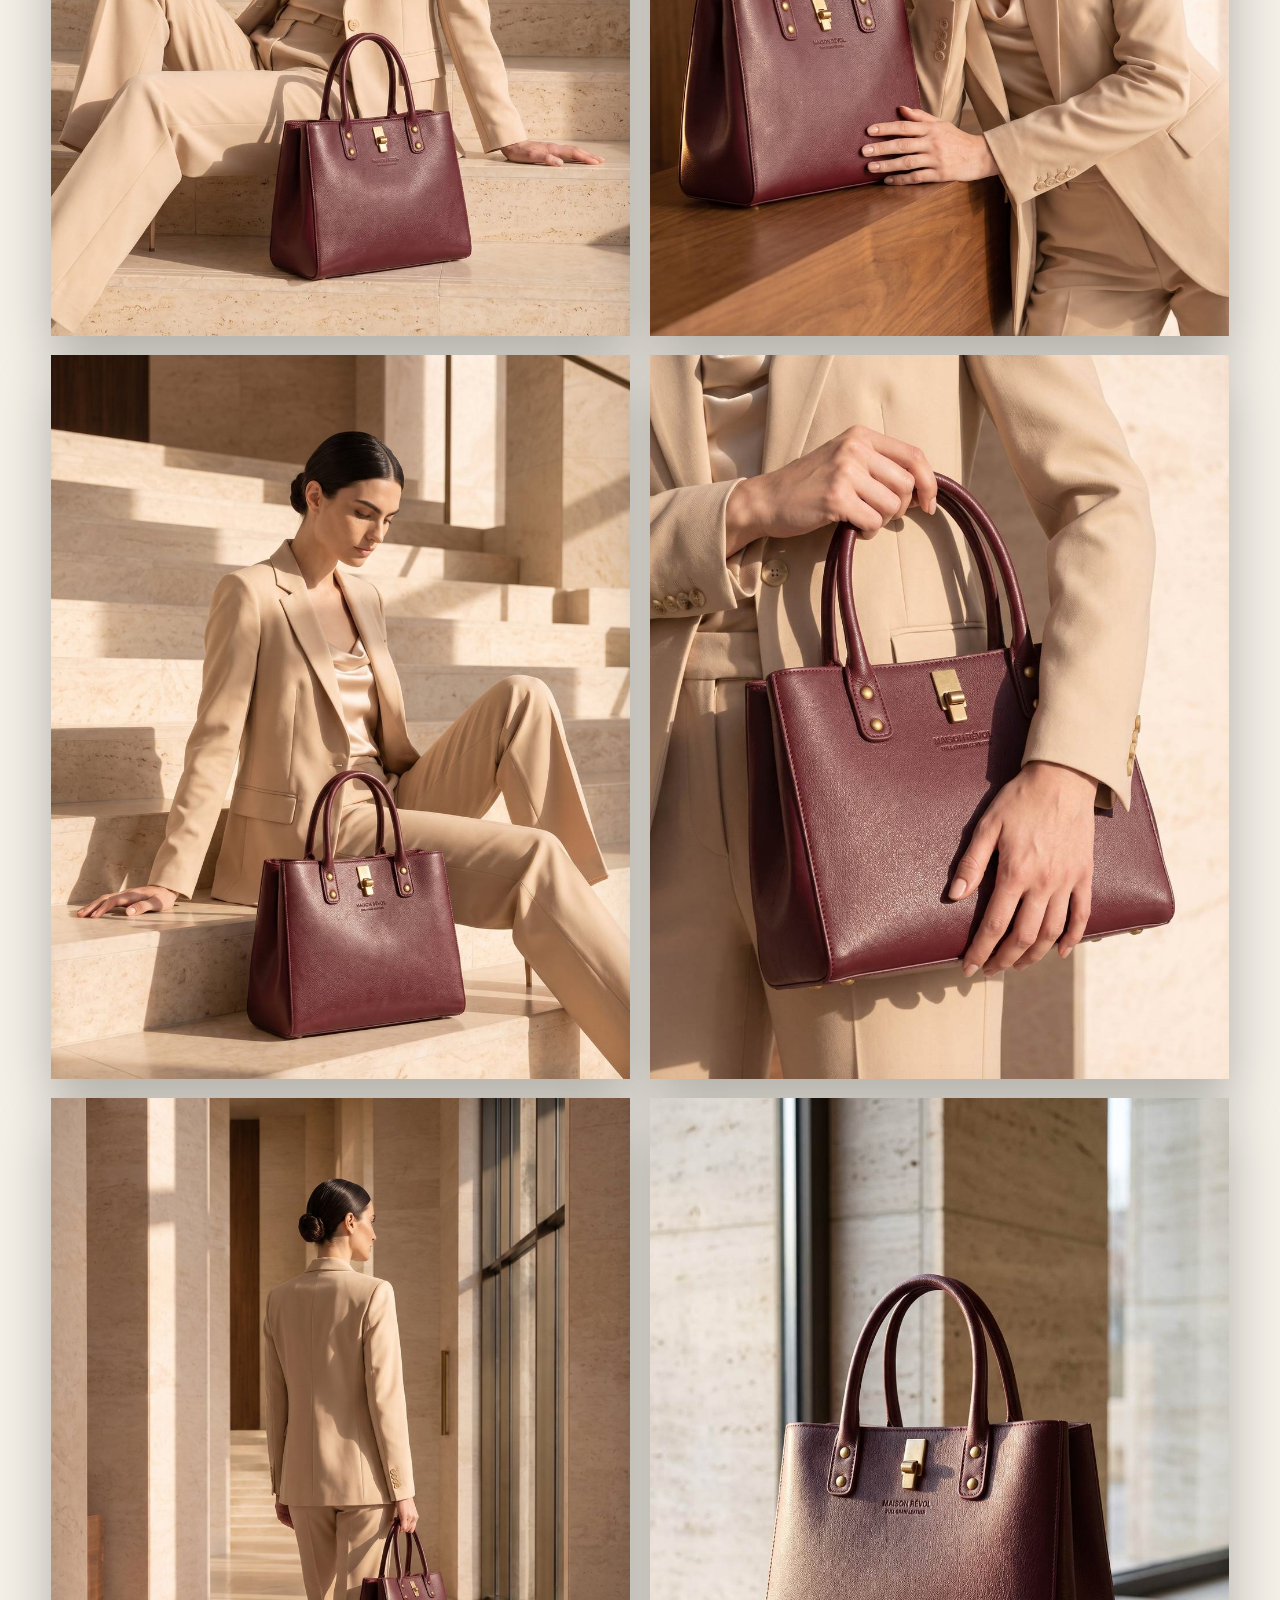
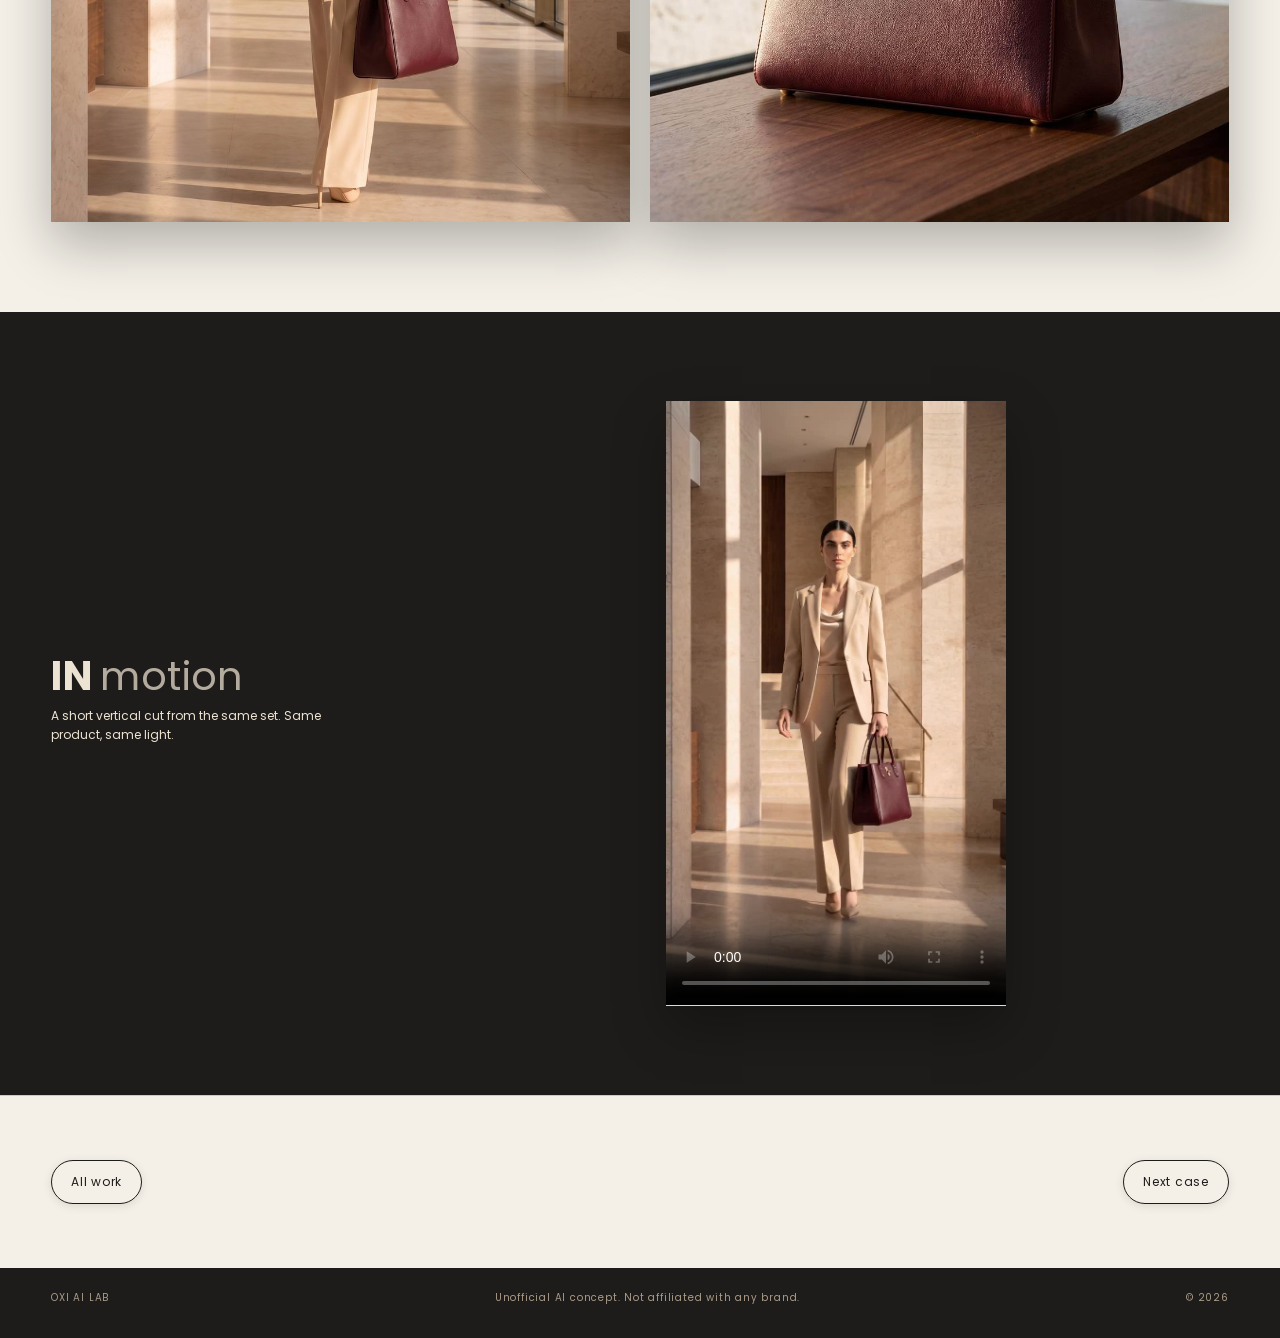
==== commit a47197f2: "Add files via upload" ====
--- a/case-bag.html
+++ b/case-bag.html
@@ -69,7 +69,7 @@
       <h2 class="title">In <em>motion</em></h2>
       <p class="note">A short vertical cut from the same set. Same product, same light.</p>
     </div>
-    <div class="reel"><video src="video/bag.mp4" poster="images/reel-bag.jpg" controls playsinline muted loop preload="none"></video></div>
+    <div class="reel"><video src="video/bag.mp4" poster="images/reel-bag.jpg" controls playsinline loop preload="metadata"></video></div>
   </div>
 </section>
 
